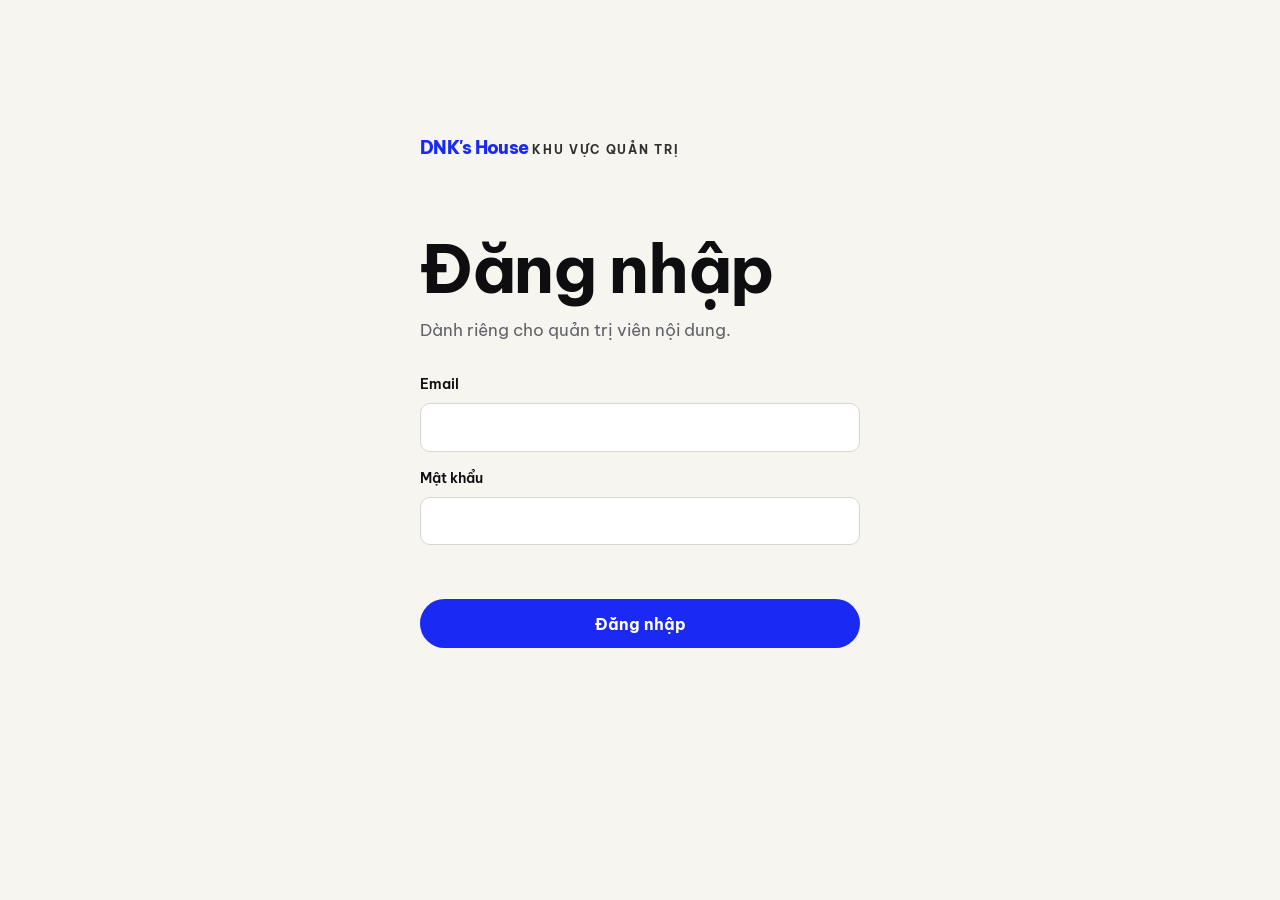
==== admin/index.html @ 2819a68b "Bổ sung admin portal" ====
<!doctype html>
<html lang="vi">
  <head>
    <meta charset="UTF-8" />
    <meta name="viewport" content="width=device-width, initial-scale=1.0" />
    <title>Quản trị blog | DNK's House</title>
    <link rel="preconnect" href="https://fonts.googleapis.com" />
    <link rel="preconnect" href="https://fonts.gstatic.com" crossorigin />
    <link href="https://fonts.googleapis.com/css2?family=Be+Vietnam+Pro:wght@400;500;600;700;800&display=swap" rel="stylesheet" />
    <link rel="stylesheet" href="../assets/css/tokens.css" />
    <link rel="stylesheet" href="../assets/css/base.css" />
    <link rel="stylesheet" href="../assets/css/admin.css" />
  </head>
  <body class="admin-page">
    <main class="admin-shell">
      <section class="admin-login" id="login-view" aria-labelledby="login-title">
        <a class="admin-brand" href="../index.html">DNK's House</a>
        <p class="eyebrow">KHU VỰC QUẢN TRỊ</p>
        <h1 id="login-title">Đăng nhập</h1>
        <p class="admin-lead">Dành riêng cho quản trị viên nội dung.</p>
        <form id="login-form" class="admin-form">
          <label>Email <input type="email" name="email" autocomplete="email" required /></label>
          <label>Mật khẩu <input type="password" name="password" autocomplete="current-password" minlength="6" required /></label>
          <p class="form-message" id="login-message" role="alert"></p>
          <button class="admin-button" type="submit">Đăng nhập</button>
        </form>
      </section>

      <section class="admin-dashboard" id="dashboard-view" hidden aria-labelledby="dashboard-title">
        <header class="admin-header">
          <a class="admin-brand" href="../index.html">DNK's House</a>
          <div><span id="admin-email"></span><button class="admin-link" id="logout-button" type="button">Đăng xuất</button></div>
        </header>
        <div class="admin-content">
          <div class="dashboard-title"><div><p class="eyebrow">BLOG</p><h1 id="dashboard-title">Quản lý bài viết</h1></div><button class="admin-button" id="new-post-button" type="button">+ Bài viết mới</button></div>
          <div class="admin-tabs" role="tablist"><button class="is-active" type="button" data-filter="active">Đang dùng</button><button type="button" data-filter="trash">Thùng rác</button></div>
          <p class="form-message" id="dashboard-message" role="status"></p>
          <div class="post-list" id="post-list" aria-live="polite"></div>
        </div>
      </section>

      <section class="editor-panel" id="editor-view" hidden aria-labelledby="editor-title">
        <header class="admin-header"><button class="admin-link" id="back-button" type="button">← Danh sách bài viết</button><a class="admin-brand" href="../index.html">DNK's House</a></header>
        <div class="editor-content"><p class="eyebrow">BLOG</p><h1 id="editor-title">Bài viết mới</h1>
          <form id="post-form" class="post-form">
            <input type="hidden" name="id" />
            <label>Tiêu đề <input name="title" maxlength="160" required /></label>
            <label>Slug <input name="slug" pattern="[a-z0-9]+(?:-[a-z0-9]+)*" required /><small>Chữ thường, số và dấu gạch ngang.</small></label>
            <label>Tóm tắt <textarea name="excerpt" maxlength="320" rows="3" required></textarea></label>
            <label>Danh mục <select name="category_id" id="category-select"><option value="">Chưa phân loại</option></select></label>
            <label>Ảnh đại diện <input name="cover_image" type="file" accept="image/png,image/jpeg,image/webp" /><small id="cover-note">PNG, JPG hoặc WebP, tối đa 5 MB.</small></label>
            <label>Nội dung (Markdown) <textarea name="content" rows="16" required></textarea><small>HTML thô không được hiển thị. Hỗ trợ heading, đậm, nghiêng, link, danh sách và ảnh Markdown.</small></label>
            <div class="editor-actions"><button class="admin-button" type="submit" name="intent" value="draft">Lưu nháp</button><button class="admin-button admin-button-dark" type="submit" name="intent" value="published">Xuất bản</button></div>
            <p class="form-message" id="editor-message" role="alert"></p>
          </form>
        </div>
      </section>
    </main>
    <script src="../assets/js/supabase-config.js"></script>
    <script src="../assets/js/admin.js"></script>
  </body>
</html>
---- assets/css/tokens.css ----
/* ===== Design tokens — DNK's House ===== */
:root {
  /* Brand colors */
  --color-blue: #1b2af2;
  --color-blue-700: #121ecb;
  --color-blue-900: #0b1240;
  --color-pink: #f7d9de;
  --color-pink-600: #f0bcc6;
  --color-cream: #f7f5f0;
  --color-white: #ffffff;
  --color-black: #0a0a0a;
  --color-ink: #0e0e10;
  --color-gray-600: #63636a;
  --color-gray-300: #d8d6d0;
  --color-gray-100: #ececE6;
  --color-error: #d92d20;
  --color-error-bg: #fdf1f0;
  --color-success: #16a34a;

  /* Text-on-color */
  --on-blue: #ffffff;
  --on-black: #ffffff;
  --on-light: var(--color-ink);

  /* Typography */
  --font-sans: 'Be Vietnam Pro', 'Inter', -apple-system, BlinkMacSystemFont, 'Segoe UI', sans-serif;

  /* Radius */
  --radius-sm: 10px;
  --radius-md: 20px;
  --radius-lg: 28px;
  --radius-pill: 999px;

  /* Spacing scale */
  --space-1: 0.5rem;
  --space-2: 0.75rem;
  --space-3: 1rem;
  --space-4: 1.5rem;
  --space-5: 2rem;
  --space-6: 3rem;
  --space-7: 4.5rem;
  --space-8: 6.5rem;

  /* Layout */
  --container: 1180px;
  --container-pad: clamp(1.25rem, 4vw, 2.5rem);

  /* Shadow */
  --shadow-card: 0 24px 48px -24px rgba(10, 10, 10, 0.28);
  --shadow-soft: 0 12px 24px -16px rgba(10, 10, 10, 0.18);

  /* Motion */
  --ease-out: cubic-bezier(0.16, 1, 0.3, 1);
  --dur: 0.6s;
}
---- assets/css/base.css ----
/* ===== Base / reset ===== */
*,
*::before,
*::after {
  box-sizing: border-box;
}

html {
  -webkit-text-size-adjust: 100%;
  scroll-behavior: smooth;
}

body {
  margin: 0;
  font-family: var(--font-sans);
  color: var(--color-ink);
  background: var(--color-white);
  line-height: 1.5;
  -webkit-font-smoothing: antialiased;
}

img,
svg {
  display: block;
  max-width: 100%;
}

a {
  color: inherit;
  text-decoration: none;
}

button {
  font-family: inherit;
  cursor: pointer;
}

ul {
  margin: 0;
  padding: 0;
  list-style: none;
}

h1,
h2,
h3,
h4,
p {
  margin: 0;
}

h1,
h2,
h3 {
  font-weight: 700;
  letter-spacing: -0.02em;
  line-height: 1.08;
}

h1 {
  font-size: clamp(2.4rem, 5.2vw, 4.6rem);
}

h2 {
  font-size: clamp(1.9rem, 3.6vw, 3rem);
}

h3 {
  font-size: clamp(1.25rem, 2vw, 1.6rem);
}

p {
  font-size: 1.05rem;
}

.container {
  max-width: var(--container);
  margin-inline: auto;
  padding-inline: var(--container-pad);
}

.section {
  padding-block: var(--space-8);
  position: relative;
  overflow: clip;
}

.eyebrow {
  display: inline-block;
  font-size: 0.75rem;
  font-weight: 700;
  letter-spacing: 0.14em;
  text-transform: uppercase;
  margin-bottom: var(--space-3);
  opacity: 0.85;
}

.visually-hidden {
  position: absolute;
  width: 1px;
  height: 1px;
  overflow: hidden;
  clip: rect(0 0 0 0);
  white-space: nowrap;
}

/* Scroll-reveal animation */
.reveal {
  opacity: 0;
  transform: translateY(28px);
  transition: opacity var(--dur) var(--ease-out), transform var(--dur) var(--ease-out);
  transition-delay: var(--reveal-delay, 0s);
}

.reveal.is-visible {
  opacity: 1;
  transform: translateY(0);
}

@media (prefers-reduced-motion: reduce) {
  html {
    scroll-behavior: auto;
  }

  .reveal {
    opacity: 1;
    transform: none;
    transition: none;
  }
}
---- assets/css/admin.css ----
.admin-page { background: var(--color-cream); min-height: 100vh; }
.admin-shell { min-height: 100vh; }
.admin-brand { color: var(--color-blue); font-size: 1.1rem; font-weight: 800; letter-spacing: -0.04em; }
.admin-login { width: min(100% - 2.5rem, 440px); margin: 0 auto; padding-block: clamp(5rem, 15vh, 10rem); }
.admin-login .admin-brand { display: inline-block; margin-bottom: var(--space-7); }
.admin-login h1, .editor-content h1, .dashboard-title h1 { margin-bottom: var(--space-2); }
.admin-lead { color: var(--color-gray-600); margin-bottom: var(--space-5); }
.admin-form, .post-form { display: grid; gap: var(--space-3); }
.admin-form label, .post-form label { display: grid; gap: 0.45rem; font-size: .9rem; font-weight: 600; }
.admin-form input, .post-form input, .post-form textarea, .post-form select { width: 100%; border: 1px solid var(--color-gray-300); border-radius: var(--radius-sm); background: var(--color-white); color: var(--color-ink); font: inherit; padding: .78rem .9rem; }
.post-form textarea { resize: vertical; }
.admin-form input:focus, .post-form input:focus, .post-form textarea:focus, .post-form select:focus { outline: 3px solid rgba(27,42,242,.2); border-color: var(--color-blue); }
small { color: var(--color-gray-600); font-size: .78rem; font-weight: 400; }
.admin-button { border: 0; border-radius: var(--radius-pill); background: var(--color-blue); color: var(--on-blue); font: inherit; font-weight: 700; padding: .78rem 1.25rem; cursor: pointer; }
.admin-button:hover { background: var(--color-blue-700); }
.admin-button-dark { background: var(--color-black); }
.admin-link { border: 0; background: transparent; color: var(--color-blue); font: inherit; font-weight: 600; cursor: pointer; padding: .35rem; }
.form-message { min-height: 1.4rem; color: var(--color-error); font-size: .9rem; }
.form-message.is-success { color: var(--color-success); }
.admin-header { display: flex; align-items: center; justify-content: space-between; gap: var(--space-3); padding: var(--space-3) max(var(--container-pad), calc((100vw - var(--container))/2)); background: var(--color-white); border-bottom: 1px solid var(--color-gray-300); }
.admin-header > div { display: flex; align-items: center; gap: var(--space-2); font-size: .85rem; }
.admin-content, .editor-content { width: min(100% - 2.5rem, var(--container)); margin: 0 auto; padding-block: var(--space-6); }
.dashboard-title { display: flex; align-items: end; justify-content: space-between; gap: var(--space-3); margin-bottom: var(--space-5); }
.admin-tabs { display: flex; gap: var(--space-3); border-bottom: 1px solid var(--color-gray-300); }
.admin-tabs button { border: 0; border-bottom: 2px solid transparent; background: transparent; color: var(--color-gray-600); font: inherit; font-weight: 600; padding: .7rem .2rem; cursor: pointer; }
.admin-tabs button.is-active { border-bottom-color: var(--color-blue); color: var(--color-blue); }
.post-list { display: grid; gap: var(--space-2); }
.post-row { display: grid; grid-template-columns: 1fr auto; align-items: center; gap: var(--space-3); padding: var(--space-4); border-radius: var(--radius-md); background: var(--color-white); box-shadow: var(--shadow-soft); }
.post-row h2 { font-size: 1.15rem; margin-bottom: .35rem; }
.post-meta { color: var(--color-gray-600); font-size: .82rem; }
.post-actions { display: flex; flex-wrap: wrap; justify-content: end; gap: .35rem; }
.post-actions button { border: 1px solid var(--color-gray-300); border-radius: var(--radius-pill); background: var(--color-white); font: inherit; font-size: .82rem; font-weight: 600; padding: .45rem .75rem; cursor: pointer; }
.post-actions button:hover { border-color: var(--color-blue); color: var(--color-blue); }
.editor-content { max-width: 800px; }
.editor-actions { display: flex; flex-wrap: wrap; gap: var(--space-2); }
@media (max-width: 600px) { .admin-header > div { align-items: end; flex-direction: column; gap: 0; } .dashboard-title, .post-row { align-items: start; grid-template-columns: 1fr; } .post-actions { justify-content: start; } }
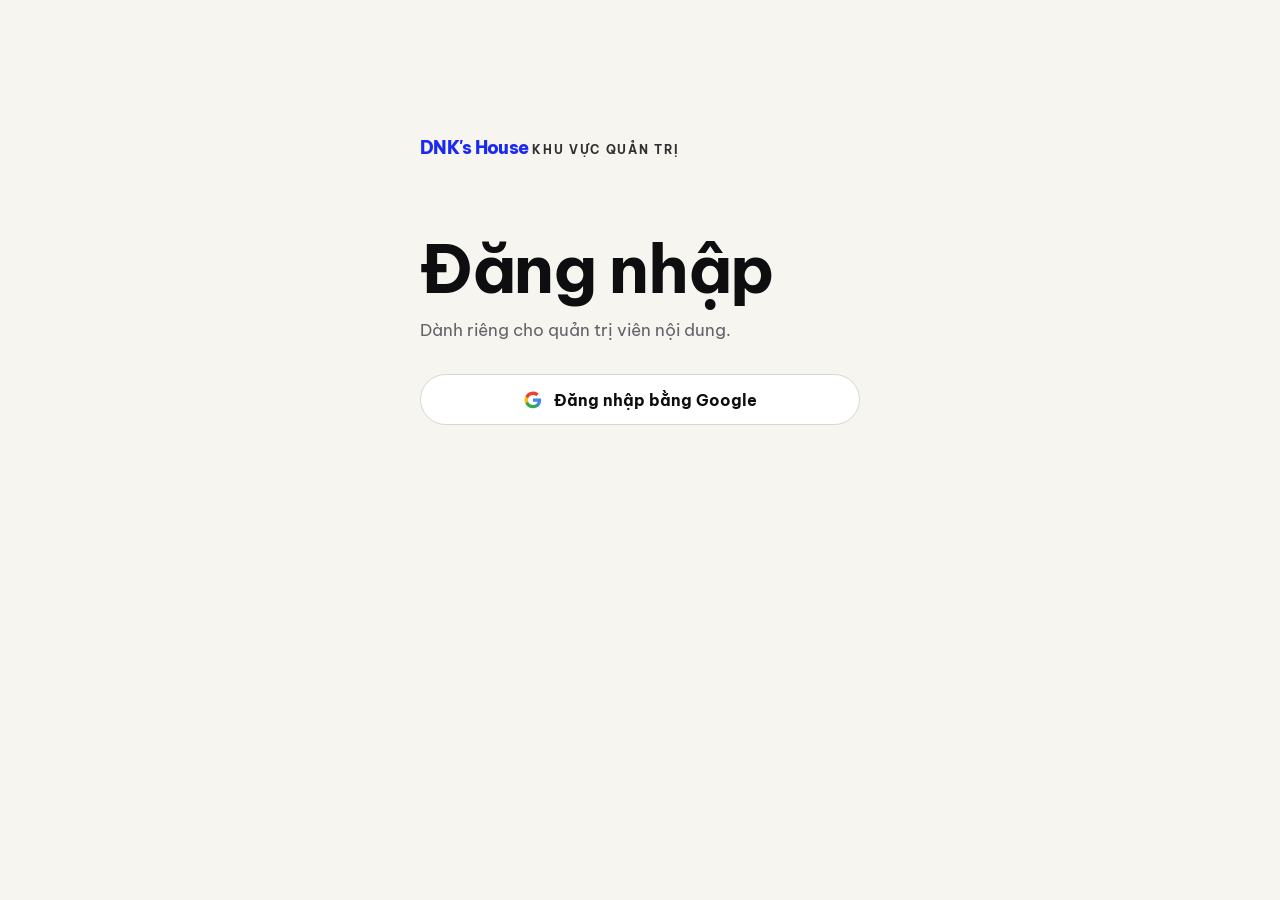
==== commit 86cf25c9: "Bổ sung admin portal" ====
--- a/admin/index.html
+++ b/admin/index.html
@@ -18,12 +18,11 @@
         <p class="eyebrow">KHU VỰC QUẢN TRỊ</p>
         <h1 id="login-title">Đăng nhập</h1>
         <p class="admin-lead">Dành riêng cho quản trị viên nội dung.</p>
-        <form id="login-form" class="admin-form">
-          <label>Email <input type="email" name="email" autocomplete="email" required /></label>
-          <label>Mật khẩu <input type="password" name="password" autocomplete="current-password" minlength="6" required /></label>
-          <p class="form-message" id="login-message" role="alert"></p>
-          <button class="admin-button" type="submit">Đăng nhập</button>
-        </form>
+        <button class="google-button" id="google-login-button" type="button">
+          <svg viewBox="0 0 24 24" aria-hidden="true"><path fill="#4285F4" d="M21.8 12.2c0-.7-.1-1.4-.2-2H12v3.8h5.5a4.7 4.7 0 0 1-2 3.1v2.5h3.2c1.9-1.8 3.1-4.4 3.1-7.4Z"/><path fill="#34A853" d="M12 22c2.7 0 5-.9 6.7-2.4l-3.2-2.5c-.9.6-2 .9-3.5.9-2.7 0-5-1.8-5.8-4.3H2.9v2.6A10 10 0 0 0 12 22Z"/><path fill="#FBBC05" d="M6.2 13.7a6 6 0 0 1 0-3.7V7.4H2.9a10 10 0 0 0 0 8.8l3.3-2.5Z"/><path fill="#EA4335" d="M12 6a5.4 5.4 0 0 1 3.9 1.5l2.9-2.9A10 10 0 0 0 2.9 7.4L6.2 10C7 7.8 9.3 6 12 6Z"/></svg>
+          Đăng nhập bằng Google
+        </button>
+        <p class="form-message" id="login-message" role="alert"></p>
       </section>
 
       <section class="admin-dashboard" id="dashboard-view" hidden aria-labelledby="dashboard-title">
--- a/assets/css/admin.css
+++ b/assets/css/admin.css
@@ -13,6 +13,9 @@
 small { color: var(--color-gray-600); font-size: .78rem; font-weight: 400; }
 .admin-button { border: 0; border-radius: var(--radius-pill); background: var(--color-blue); color: var(--on-blue); font: inherit; font-weight: 700; padding: .78rem 1.25rem; cursor: pointer; }
 .admin-button:hover { background: var(--color-blue-700); }
+.google-button { display: inline-flex; width: 100%; align-items: center; justify-content: center; gap: .7rem; border: 1px solid var(--color-gray-300); border-radius: var(--radius-pill); background: var(--color-white); color: var(--color-ink); font: inherit; font-weight: 700; padding: .78rem 1.25rem; cursor: pointer; }
+.google-button:hover { border-color: var(--color-blue); color: var(--color-blue); }
+.google-button svg { width: 1.25rem; }
 .admin-button-dark { background: var(--color-black); }
 .admin-link { border: 0; background: transparent; color: var(--color-blue); font: inherit; font-weight: 600; cursor: pointer; padding: .35rem; }
 .form-message { min-height: 1.4rem; color: var(--color-error); font-size: .9rem; }
